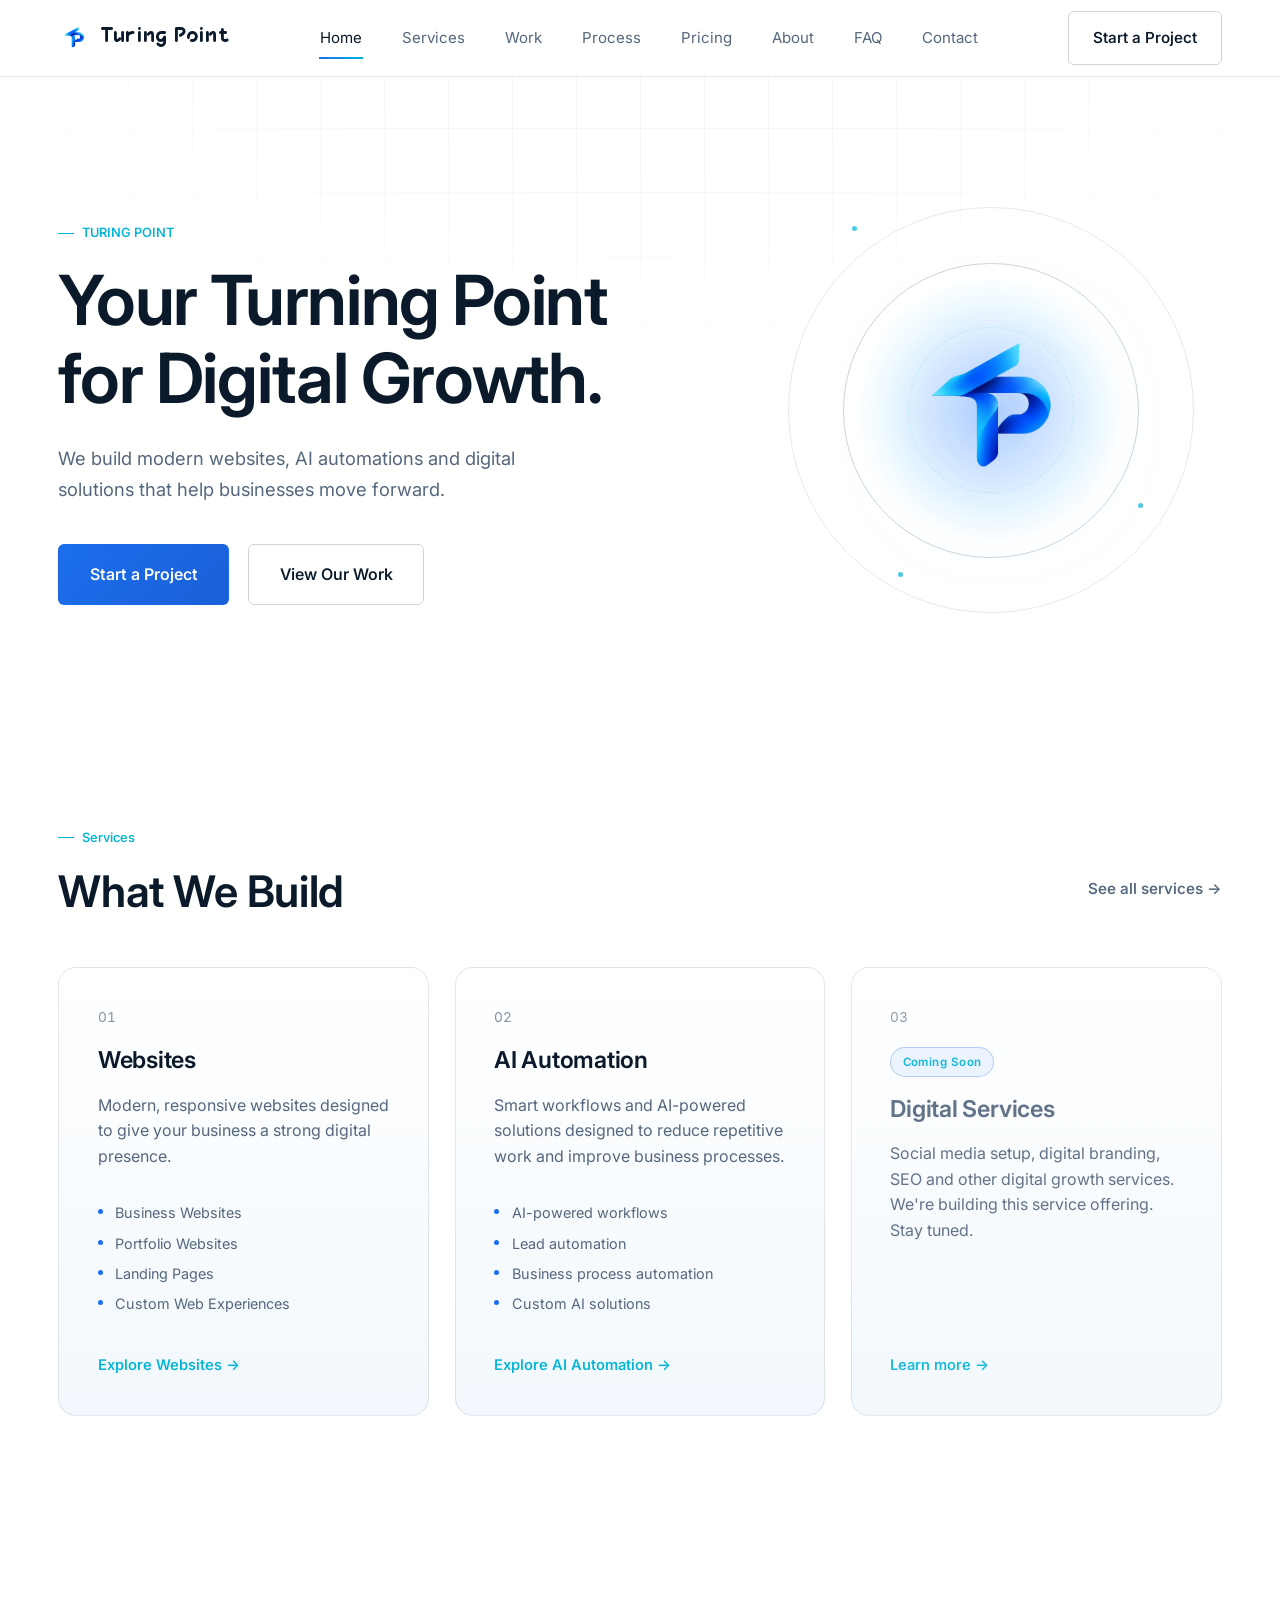
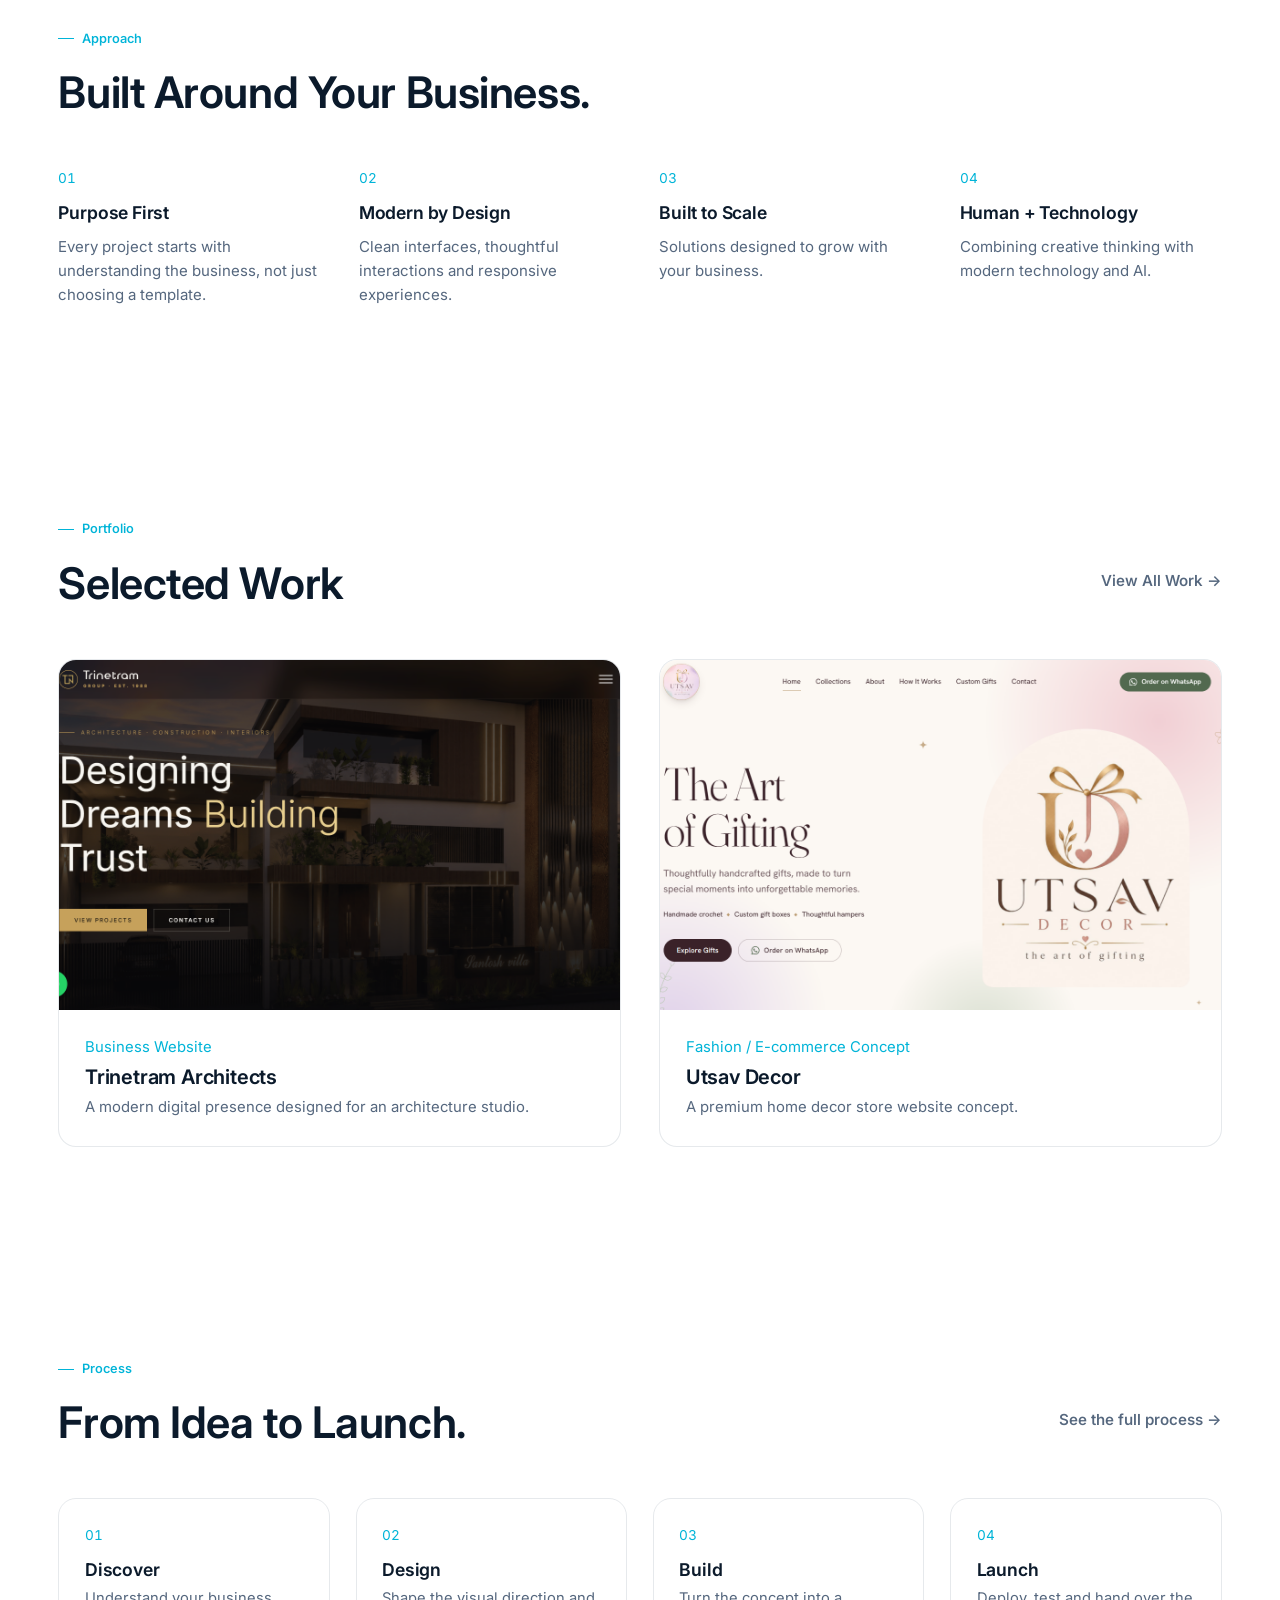
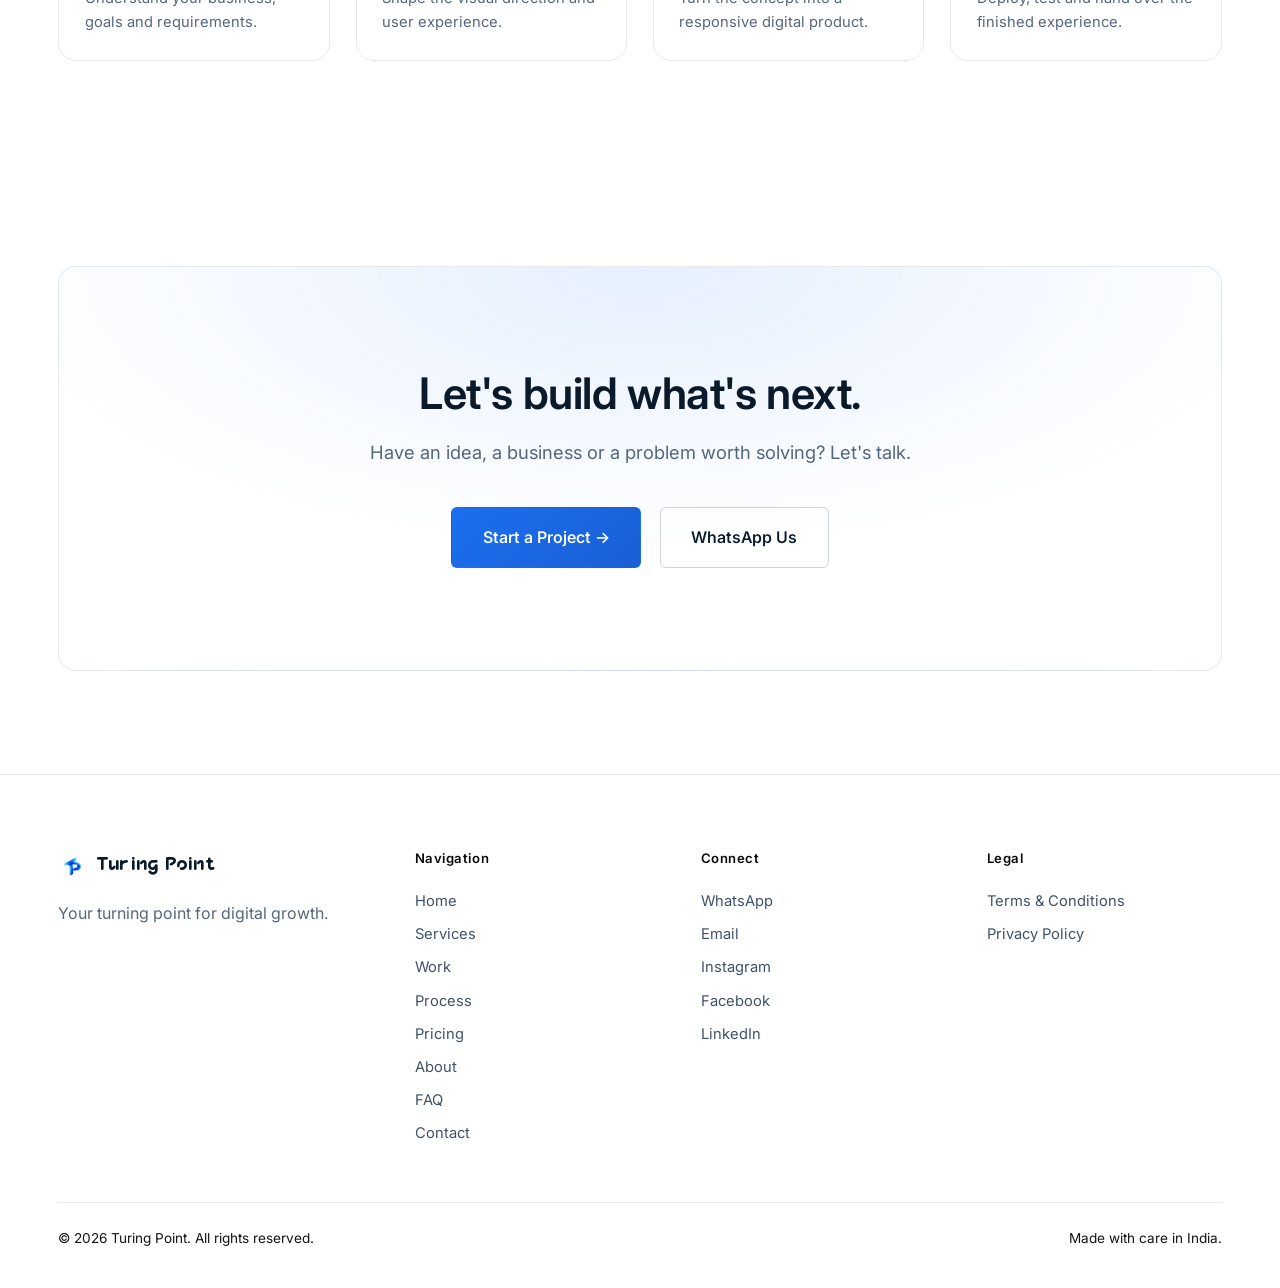
==== index.html @ 1e41c91f "Add files via upload" ====
<!DOCTYPE html>
<html lang="en">
<head>
<meta charset="UTF-8">
<meta name="viewport" content="width=device-width, initial-scale=1.0">
<title>Turing Point — Your Turning Point for Digital Growth</title>
<meta name="description" content="Turing Point is a digital studio building modern websites and AI automation that help businesses move forward. Digital services coming soon.">
<link rel="icon" href="assets/images/tp-logo.png" type="image/png">
<meta property="og:title" content="Turing Point — Your Turning Point for Digital Growth">
<meta property="og:description" content="Modern websites and AI automation for businesses ready to move forward.">
<meta property="og:type" content="website">
<meta property="og:image" content="assets/images/tp-logo.png">
<link rel="preconnect" href="https://fonts.googleapis.com">
<link rel="preconnect" href="https://fonts.gstatic.com" crossorigin>
<link href="https://fonts.googleapis.com/css2?family=Inter:wght@400;500;600;700&display=swap" rel="stylesheet">
<link rel="stylesheet" href="assets/css/style.css">
</head>
<body>
<a class="skip-link" href="#main">Skip to content</a>
<div class="grain-field" aria-hidden="true"></div>

<header class="site-header">
  <div class="container nav-inner">
    <a href="index.html" class="nav-brand">
      <img src="assets/images/tp-logo.png" alt="Turing Point logo" width="32" height="32">
      <span class="brand-mark">Turing Point</span>
    </a>
    <nav class="nav-links" aria-label="Primary">
      <a href="index.html" aria-current="page">Home</a>
      <a href="services.html">Services</a>
      <a href="work.html">Work</a>
      <a href="process.html">Process</a>
      <a href="pricing.html">Pricing</a>
      <a href="about.html">About</a>
      <a href="faq.html">FAQ</a>
      <a href="contact.html">Contact</a>
    </nav>
    <div class="nav-cta">
      <a href="contact.html" class="btn btn-outline">Start a Project</a>
      <button class="hamburger" aria-expanded="false" aria-controls="mobile-nav" aria-label="Toggle menu">
        <span></span><span></span><span></span>
      </button>
    </div>
  </div></header>
<div class="mobile-nav" id="mobile-nav">
    <a href="index.html" aria-current="page">Home</a>
    <a href="services.html">Services</a>
    <a href="work.html">Work</a>
    <a href="process.html">Process</a>
    <a href="pricing.html">Pricing</a>
    <a href="about.html">About</a>
    <a href="faq.html">FAQ</a>
    <a href="contact.html">Contact</a>
    <a href="contact.html" class="btn btn-primary">Start a Project</a>
  </div>

<main id="main">

  <!-- HERO -->
  <section class="hero">
    <div class="container hero-grid">
      <div>
        <p class="eyebrow">TURING POINT</p>
        <h1>Your Turning Point<br>for Digital Growth.</h1>
        <p class="lede">We build modern websites, AI automations and digital solutions that help businesses move forward.</p>
        <div class="hero-ctas">
          <a href="contact.html" class="btn btn-primary btn-lg">Start a Project</a>
          <a href="work.html" class="btn btn-outline btn-lg">View Our Work</a>
        </div>
      </div>
      <div class="hero-visual" aria-hidden="true">
        <div class="glow"></div>
        <div class="ring ring-1"></div>
        <div class="ring ring-2"></div>
        <div class="ring ring-3"></div>
        <img class="tp-mark" src="assets/images/tp-logo.png" alt="">
        <span class="dot" style="top:10%; left:20%;"></span>
        <span class="dot" style="top:70%; left:82%;"></span>
        <span class="dot" style="top:85%; left:30%;"></span>
      </div>
    </div>
  </section>

  <!-- SERVICES PREVIEW -->
  <section class="section" id="services-preview">
    <div class="container">
      <div class="section-head reveal">
        <div>
          <p class="eyebrow">Services</p>
          <h2>What We Build</h2>
        </div>
        <a href="services.html" class="btn btn-ghost">See all services →</a>
      </div>
      <div class="card-grid">
        <article class="service-card reveal">
          <span class="idx">01</span>
          <h3>Websites</h3>
          <p>Modern, responsive websites designed to give your business a strong digital presence.</p>
          <ul>
            <li>Business Websites</li>
            <li>Portfolio Websites</li>
            <li>Landing Pages</li>
            <li>Custom Web Experiences</li>
          </ul>
          <a href="services.html#websites" class="card-cta">Explore Websites →</a>
        </article>
        <article class="service-card reveal">
          <span class="idx">02</span>
          <h3>AI Automation</h3>
          <p>Smart workflows and AI-powered solutions designed to reduce repetitive work and improve business processes.</p>
          <ul>
            <li>AI-powered workflows</li>
            <li>Lead automation</li>
            <li>Business process automation</li>
            <li>Custom AI solutions</li>
          </ul>
          <a href="services.html#ai-automation" class="card-cta">Explore AI Automation →</a>
        </article>
        <article class="service-card coming-soon reveal">
          <span class="idx">03</span>
          <span class="badge">Coming Soon</span>
          <h3>Digital Services</h3>
          <p>Social media setup, digital branding, SEO and other digital growth services. We're building this service offering. Stay tuned.</p>
          <a href="services.html#digital-services" class="card-cta">Learn more →</a>
        </article>
      </div>
    </div>
  </section>

  <!-- WHY TURING POINT -->
  <section class="section" id="why">
    <div class="container">
      <div class="section-head reveal">
        <div>
          <p class="eyebrow">Approach</p>
          <h2>Built Around Your Business.</h2>
        </div>
      </div>
      <div class="principles-grid">
        <div class="principle reveal">
          <p class="num">01</p>
          <h3>Purpose First</h3>
          <p>Every project starts with understanding the business, not just choosing a template.</p>
        </div>
        <div class="principle reveal">
          <p class="num">02</p>
          <h3>Modern by Design</h3>
          <p>Clean interfaces, thoughtful interactions and responsive experiences.</p>
        </div>
        <div class="principle reveal">
          <p class="num">03</p>
          <h3>Built to Scale</h3>
          <p>Solutions designed to grow with your business.</p>
        </div>
        <div class="principle reveal">
          <p class="num">04</p>
          <h3>Human + Technology</h3>
          <p>Combining creative thinking with modern technology and AI.</p>
        </div>
      </div>
    </div>
  </section>

  <!-- SELECTED WORK -->
  <section class="section" id="work-preview">
    <div class="container">
      <div class="section-head reveal">
        <div>
          <p class="eyebrow">Portfolio</p>
          <h2>Selected Work</h2>
        </div>
        <a href="work.html" class="btn btn-ghost">View All Work →</a>
      </div>
      <div class="work-grid">
        <a href="work.html#trinetram" class="project-card reveal">
         <div class="project-thumb">
  <img class="project-thumb-img" src="assets/images/Trinetram-img.png" alt="Trinetram Architects website">
</div>
          <div class="project-body">
            <p class="project-cat">Business Website</p>
            <h3>Trinetram Architects</h3>
            <p>A modern digital presence designed for an architecture studio.</p>
          </div>
        </a>
        <a href="work.html#utsav-decor" class="project-card reveal">
          <div class="project-thumb">
  <img class="project-thumb-img" src="assets/images/utsav-decor-img.png" alt="Utsav Decor website">
</div>
          <div class="project-body">
            <p class="project-cat">Fashion / E-commerce Concept</p>
            <h3>Utsav Decor</h3>
            <p>A premium home decor store website concept.</p>
          </div>
        </a>
      </div>
    </div>
  </section>

  <!-- PROCESS -->
  <section class="section" id="process-preview">
    <div class="container">
      <div class="section-head reveal">
        <div>
          <p class="eyebrow">Process</p>
          <h2>From Idea to Launch.</h2>
        </div>
        <a href="process.html" class="btn btn-ghost">See the full process →</a>
      </div>
      <div class="process-list">
        <div class="process-step reveal">
          <p class="num">01</p>
          <h3>Discover</h3>
          <p>Understand your business, goals and requirements.</p>
        </div>
        <div class="process-step reveal">
          <p class="num">02</p>
          <h3>Design</h3>
          <p>Shape the visual direction and user experience.</p>
        </div>
        <div class="process-step reveal">
          <p class="num">03</p>
          <h3>Build</h3>
          <p>Turn the concept into a responsive digital product.</p>
        </div>
        <div class="process-step reveal">
          <p class="num">04</p>
          <h3>Launch</h3>
          <p>Deploy, test and hand over the finished experience.</p>
        </div>
      </div>
    </div>
  </section>

  <!-- FINAL CTA -->
  <section class="section" id="final-cta">
    <div class="container">
      <div class="final-cta reveal">
        <h2>Let's build what's next.</h2>
        <p class="lede">Have an idea, a business or a problem worth solving? Let's talk.</p>
        <div class="final-cta-actions">
          <a href="contact.html" class="btn btn-primary btn-lg">Start a Project →</a>
          <a href="contact.html#whatsapp" class="btn btn-outline btn-lg">WhatsApp Us</a>
        </div>
      </div>
    </div>
  </section>

</main>

<footer class="site-footer">
  <div class="container">
    <div class="footer-grid">
      <div>
        <a href="index.html" class="footer-brand">
          <img src="assets/images/tp-logo.png" alt="Turing Point logo" width="28" height="28">
          <span class="brand-mark">Turing Point</span>
        </a>
        <p>Your turning point for digital growth.</p>
      </div>
      <div class="footer-col">
        <h4>Navigation</h4>
        <a href="index.html">Home</a>
        <a href="services.html">Services</a>
        <a href="work.html">Work</a>
        <a href="process.html">Process</a>
        <a href="pricing.html">Pricing</a>
        <a href="about.html">About</a>
        <a href="faq.html">FAQ</a>
        <a href="contact.html">Contact</a>
      </div>
      <div class="footer-col">
        <h4>Connect</h4>
        <a href="contact.html#whatsapp">WhatsApp</a>
        <a href="contact.html#email">Email</a>
        <a href="contact.html#instagram">Instagram</a>
        <a href="contact.html#facebook">Facebook</a>
        <a href="contact.html#linkedin">LinkedIn</a>
      </div>
      <div class="footer-col">
        <h4>Legal</h4>
        <a href="terms.html">Terms &amp; Conditions</a>
        <a href="privacy.html">Privacy Policy</a>
      </div>
    </div>
    <div class="footer-bottom">
      <span>© 2026 Turing Point. All rights reserved.</span>
      <span>Made with care in India.</span>
    </div>
  </div>
</footer>

<script src="assets/js/main.js"></script>
</body>
</html>
---- assets/css/style.css ----
/* ============================================================
   TURING POINT — Design System
   Miroge is reserved exclusively for the "Turing Point" wordmark.
   Everything else uses Inter.
   ============================================================ */

@font-face {
  font-family: 'Miroge';
  src: url('../fonts/Miroge.otf') format('opentype');
  font-weight: normal;
  font-style: normal;
  font-display: swap;
}

:root {
  /* Color */
  --bg: #ffffff;
  --bg-soft: #f2f8fd;
  --surface: #ffffff;
  --surface-raised: #eaf4fc;
  --border: rgba(15, 40, 70, 0.1);
  --border-strong: rgba(15, 40, 70, 0.2);
  --text: #0b1a2b;
  --text-muted: #55677e;
  --text-faint: #8592a3;
  --accent: #1c6fef;
  --accent-cyan: #00b4d8;
  --accent-soft: rgba(28, 111, 239, 0.08);
  --accent-line: rgba(28, 111, 239, 0.3);
  --danger: #e0483e;
  --success: #14957a;

  /* Type */
  --font-brand: 'Miroge', serif;
  --font-body: 'Inter', -apple-system, BlinkMacSystemFont, 'Segoe UI', sans-serif;

  /* Spacing scale */
  --space-1: 0.4rem;
  --space-2: 0.8rem;
  --space-3: 1.2rem;
  --space-4: 1.6rem;
  --space-5: 2.4rem;
  --space-6: 3.2rem;
  --space-7: 4.8rem;
  --space-8: 6.4rem;
  --space-9: 9.6rem;

  /* Layout */
  --max-w: 1240px;
  --radius-sm: 6px;
  --radius-md: 10px;
  --radius-lg: 18px;

  /* Motion */
  --ease: cubic-bezier(0.22, 1, 0.36, 1);
  --dur-fast: 180ms;
  --dur-med: 420ms;
  --dur-slow: 800ms;
}

@media (prefers-reduced-motion: reduce) {
  *, *::before, *::after {
    animation-duration: 0.001ms !important;
    animation-iteration-count: 1 !important;
    transition-duration: 0.001ms !important;
    scroll-behavior: auto !important;
  }
}

* { box-sizing: border-box; }

html {
  scroll-behavior: smooth;
  -webkit-text-size-adjust: 100%;
}

body {
  margin: 0;
  background: var(--bg);
  color: var(--text);
  font-family: var(--font-body);
  font-size: 16px;
  line-height: 1.6;
  -webkit-font-smoothing: antialiased;
  overflow-x: hidden;
}

img { max-width: 100%; display: block; }

a { color: inherit; text-decoration: none; }

button { font-family: inherit; cursor: pointer; }

::selection { background: var(--accent); color: #fff; }

:focus-visible {
  outline: 2px solid var(--accent-cyan);
  outline-offset: 3px;
  border-radius: 4px;
}

.container {
  max-width: var(--max-w);
  margin: 0 auto;
  padding: 0 var(--space-5);
}

@media (max-width: 640px) {
  .container { padding: 0 var(--space-4); }
}

.brand-mark {
  font-family: var(--font-brand);
  letter-spacing: 0.01em;
}

/* ============ Background texture ============ */
.grain-field {
  position: fixed;
  inset: 0;
  pointer-events: none;
  z-index: 0;
  background-image:
    linear-gradient(rgba(15,40,70,0.05) 1px, transparent 1px),
    linear-gradient(90deg, rgba(15,40,70,0.05) 1px, transparent 1px);
  background-size: 64px 64px;
  mask-image: radial-gradient(ellipse 80% 60% at 50% 0%, black 10%, transparent 75%);
  -webkit-mask-image: radial-gradient(ellipse 80% 60% at 50% 0%, black 10%, transparent 75%);
}

/* ============ Header / Nav ============ */
.site-header {
  position: sticky;
  top: 0;
  z-index: 100;
  background: rgba(255, 255, 255, 0.78);
  backdrop-filter: blur(14px) saturate(140%);
  -webkit-backdrop-filter: blur(14px) saturate(140%);
  border-bottom: 1px solid var(--border);
}

.nav-inner {
  display: flex;
  align-items: center;
  justify-content: space-between;
  height: 76px;
}

.nav-brand {
  display: flex;
  align-items: center;
  gap: 0.6rem;
  font-size: 1.28rem;
  color: var(--text);
}

.nav-brand img {
  height: 32px;
  width: auto;
}

.nav-links {
  display: flex;
  align-items: center;
  gap: var(--space-5);
}

.nav-links a {
  font-size: 0.94rem;
  color: var(--text-muted);
  position: relative;
  padding: 0.3rem 0.05rem;
  transition: color var(--dur-fast) var(--ease);
}

.nav-links a:hover { color: var(--text); }

.nav-links a::after {
  content: '';
  position: absolute;
  left: 0; right: 100%;
  bottom: -4px;
  height: 1.5px;
  background: linear-gradient(90deg, var(--accent), var(--accent-cyan));
  transition: right var(--dur-med) var(--ease);
}

.nav-links a:hover::after,
.nav-links a[aria-current="page"]::after { right: 0; }

.nav-links a[aria-current="page"] { color: var(--text); }

.nav-cta { display: flex; align-items: center; gap: var(--space-3); }

.hamburger {
  display: none;
  flex-direction: column;
  gap: 5px;
  background: none;
  border: none;
  padding: 8px;
}

.hamburger span {
  width: 22px;
  height: 1.5px;
  background: var(--text);
  transition: transform var(--dur-fast) var(--ease), opacity var(--dur-fast) var(--ease);
}

.hamburger[aria-expanded="true"] span:nth-child(1) { transform: translateY(6.5px) rotate(45deg); }
.hamburger[aria-expanded="true"] span:nth-child(2) { opacity: 0; }
.hamburger[aria-expanded="true"] span:nth-child(3) { transform: translateY(-6.5px) rotate(-45deg); }

.mobile-nav {
  display: none;
  position: fixed;
  inset: 76px 0 0 0;
  background: var(--bg);
  z-index: 99;
  padding: var(--space-6) var(--space-5);
  overflow-y: auto;
}

.mobile-nav.open { display: block; }

.mobile-nav a {
  display: block;
  font-size: 1.5rem;
  padding: var(--space-3) 0;
  border-bottom: 1px solid var(--border);
  color: var(--text);
}

.mobile-nav .btn { margin-top: var(--space-5); width: 100%; text-align: center; }

body.nav-open { overflow: hidden; }

@media (max-width: 900px) {
  .nav-links, .nav-cta .btn-outline { display: none; }
  .hamburger { display: flex; }
}

/* ============ Buttons ============ */
.btn {
  display: inline-flex;
  align-items: center;
  gap: 0.5rem;
  padding: 0.85rem 1.5rem;
  border-radius: var(--radius-sm);
  font-size: 0.95rem;
  font-weight: 560;
  border: 1px solid transparent;
  transition: transform var(--dur-fast) var(--ease), background var(--dur-fast) var(--ease), border-color var(--dur-fast) var(--ease), box-shadow var(--dur-fast) var(--ease);
  white-space: nowrap;
}

.btn-primary {
  background: linear-gradient(135deg, var(--accent), #1a5fd6);
  color: #fff;
  box-shadow: 0 0 0 0 rgba(47,125,255,0);
}
.btn-primary:hover {
  transform: translateY(-2px);
  box-shadow: 0 10px 30px -10px rgba(47,125,255,0.55);
}

.btn-outline {
  background: transparent;
  border-color: var(--border-strong);
  color: var(--text);
}
.btn-outline:hover {
  border-color: var(--accent-cyan);
  background: var(--accent-soft);
}

.btn-ghost {
  background: transparent;
  color: var(--text-muted);
  padding-left: 0;
  padding-right: 0;
}
.btn-ghost:hover { color: var(--accent-cyan); }

.btn-lg { padding: 1.05rem 1.9rem; font-size: 1rem; }

/* ============ Type helpers ============ */
.eyebrow {
  display: inline-flex;
  align-items: center;
  gap: 0.5rem;
  font-size: 0.8rem;
  color: var(--accent-cyan);
  font-weight: 560;
  margin-bottom: var(--space-3);
}
.eyebrow::before {
  content: '';
  width: 16px; height: 1px;
  background: var(--accent-cyan);
}

h1, h2, h3, h4 { margin: 0; font-weight: 620; letter-spacing: -0.01em; line-height: 1.12; }

h1 { font-size: clamp(2.6rem, 5.4vw, 4.6rem); letter-spacing: -0.02em; }
h2 { font-size: clamp(1.9rem, 3.4vw, 2.9rem); }
h3 { font-size: 1.3rem; }

p { color: var(--text-muted); margin: 0; }

.lede { font-size: 1.15rem; color: var(--text-muted); max-width: 46ch; line-height: 1.7; }

.section { padding: var(--space-8) 0; position: relative; z-index: 1; }
@media (max-width: 640px) { .section { padding: var(--space-7) 0; } }

.section-head {
  display: flex;
  justify-content: space-between;
  align-items: flex-end;
  gap: var(--space-5);
  margin-bottom: var(--space-6);
}
@media (max-width: 720px) {
  .section-head { flex-direction: column; align-items: flex-start; gap: var(--space-3); }
}

/* ============ Reveal on scroll ============ */
.reveal {
  opacity: 0;
  transform: translateY(18px);
  transition: opacity var(--dur-slow) var(--ease), transform var(--dur-slow) var(--ease);
}
.reveal.is-visible { opacity: 1; transform: translateY(0); }

/* ============ Hero ============ */
.hero {
  padding: var(--space-8) 0 var(--space-7);
  position: relative;
  overflow: hidden;
}

.hero-grid {
  display: grid;
  grid-template-columns: 1.15fr 0.85fr;
  gap: var(--space-7);
  align-items: center;
}

@media (max-width: 960px) {
  .hero-grid { grid-template-columns: 1fr; }
}

.hero h1 { margin-bottom: var(--space-4); }
.hero .lede { margin-bottom: var(--space-5); max-width: 42ch; }

.hero-ctas { display: flex; gap: var(--space-3); flex-wrap: wrap; }

.hero-visual {
  position: relative;
  aspect-ratio: 1 / 1;
  display: flex;
  align-items: center;
  justify-content: center;
}

.hero-visual .ring {
  position: absolute;
  border: 1px solid var(--border);
  border-radius: 50%;
}
.hero-visual .ring-1 { inset: 6%; }
.hero-visual .ring-2 { inset: 18%; border-color: var(--border-strong); }
.hero-visual .ring-3 { inset: 32%; border-style: dashed; border-color: rgba(79,214,255,0.25); }

.hero-visual .glow {
  position: absolute;
  width: 55%; height: 55%;
  background: radial-gradient(circle, rgba(47,125,255,0.35), rgba(79,214,255,0.08) 60%, transparent 75%);
  filter: blur(6px);
  border-radius: 50%;
}

.hero-visual .tp-mark {
  position: relative;
  width: 42%;
  filter: drop-shadow(0 20px 60px rgba(47,125,255,0.35));
  animation: float 7s ease-in-out infinite;
}

@keyframes float {
  0%, 100% { transform: translateY(0); }
  50% { transform: translateY(-10px); }
}

.hero-visual .dot {
  position: absolute;
  width: 5px; height: 5px;
  border-radius: 50%;
  background: var(--accent-cyan);
  opacity: 0.7;
}

@media (prefers-reduced-motion: reduce) {
  .hero-visual .tp-mark { animation: none; }
}

/* ============ Cards ============ */
.card-grid {
  display: grid;
  grid-template-columns: repeat(3, 1fr);
  gap: var(--space-4);
}
@media (max-width: 900px) { .card-grid { grid-template-columns: 1fr; } }

.service-card {
  border: 1px solid var(--border);
  border-radius: var(--radius-lg);
  padding: var(--space-5);
  background: linear-gradient(180deg, var(--surface), var(--bg-soft));
  display: flex;
  flex-direction: column;
  gap: var(--space-3);
  position: relative;

  transition:
    transform 0.3s ease,
    border-color 0.3s ease,
    box-shadow 0.3s ease,
    background 0.3s ease;
}

.service-card:hover {
  transform: translateY(-6px);

  border-color: rgba(31, 200, 242, 0.55);

  background: rgba(248, 252, 255, 0.95);

  box-shadow:
    0 14px 30px rgba(24, 99, 242, 0.10),
    0 0 24px rgba(31, 200, 242, 0.16);
}

.service-card .idx { font-size: 0.85rem; color: var(--text-faint); font-variant-numeric: tabular-nums; }

.service-card h3 { font-size: 1.45rem; }

.service-card ul { list-style: none; padding: 0; margin: var(--space-2) 0 0; display: flex; flex-direction: column; gap: 0.45rem; }
.service-card ul li {
  font-size: 0.9rem;
  color: var(--text-muted);
  padding-left: 1.1rem;
  position: relative;
}
.service-card ul li::before {
  content: '';
  position: absolute;
  left: 0; top: 0.55em;
  width: 5px; height: 5px;
  border-radius: 50%;
  background: var(--accent);
}

.service-card .card-cta {
  margin-top: auto;
  padding-top: var(--space-3);
  font-size: 0.92rem;
  color: var(--accent-cyan);
  font-weight: 560;
}

.badge {
  display: inline-flex;
  align-items: center;
  padding: 0.28rem 0.7rem;
  border-radius: 999px;
  font-size: 0.72rem;
  font-weight: 620;
  letter-spacing: 0.04em;
  background: var(--accent-soft);
  color: var(--accent-cyan);
  border: 1px solid var(--accent-line);
  width: fit-content;
}

.service-card.coming-soon { opacity: 0.92; }
.service-card.coming-soon h3 { color: var(--text-muted); }

/* ============ Principles ============ */
.principles-grid {
  display: grid;
  grid-template-columns: repeat(4, 1fr);
  gap: var(--space-5);
}
@media (max-width: 900px) { .principles-grid { grid-template-columns: 1fr 1fr; } }
@media (max-width: 560px) { .principles-grid { grid-template-columns: 1fr; } }

.principle .num {
  font-size: 0.85rem;
  color: var(--accent-cyan);
  font-variant-numeric: tabular-nums;
  margin-bottom: var(--space-2);
}
.principle h3 { font-size: 1.1rem; margin-bottom: var(--space-2); }
.principle p { font-size: 0.94rem; }

/* ============ Pricing Card Hover ============ */

.price-card {
  position: relative;
  overflow: hidden;
  transition:
    transform 0.35s ease,
    border-color 0.35s ease,
    box-shadow 0.35s ease;
}

/* Blue glow */
.price-card::before {
  content: "";
  position: absolute;
  inset: 0;
  border-radius: inherit;
  pointer-events: none;

  box-shadow:
    inset 0 0 0 1px rgba(31, 200, 242, 0),
    0 0 35px rgba(31, 200, 242, 0);

  transition: box-shadow 0.35s ease;
}

/* Hover animation */
.price-card:hover {
  transform: translateY(-8px);

  border-color: rgba(31, 200, 242, 0.65);

  box-shadow:
    0 18px 40px rgba(24, 99, 242, 0.12),
    0 0 25px rgba(31, 200, 242, 0.14);
}

/* Glow becomes visible */
.price-card:hover::before {
  box-shadow:
    inset 0 0 0 1px rgba(31, 200, 242, 0.35),
    0 0 35px rgba(31, 200, 242, 0.18);
}

/* ============ Work / Projects ============ */
.work-grid {
  display: grid;
  grid-template-columns: 1fr 1fr;
  gap: var(--space-5);
}
@media (max-width: 800px) { .work-grid { grid-template-columns: 1fr; } }

.project-card {
  border: 1px solid var(--border);
  border-radius: var(--radius-lg);
  overflow: hidden;
  background: var(--surface);
  display: block;
  transition: border-color var(--dur-fast) var(--ease);
}
.project-card:hover { border-color: var(--border-strong); }

.project-thumb {
  aspect-ratio: 16/10;
  background: linear-gradient(135deg, #eaf4fc, #dceefb);
  position: relative;
  overflow: hidden;
  display: flex;
  align-items: center;
  justify-content: center;
}

.project-thumb .thumb-label {
  font-family: var(--font-body);
  font-weight: 700;
  font-size: 1.7rem;
  color: rgba(15,40,70,0.12);
  letter-spacing: 0.02em;
}



.project-card img.project-thumb-img {
  width: 100%; height: 100%; object-fit: cover;
  transition: transform var(--dur-slow) var(--ease);
}
.project-card:hover img.project-thumb-img { transform: scale(1.04); }

.project-body { padding: var(--space-4); }
.project-cat { font-size: 0.8rem; color: var(--accent-cyan); margin-bottom: 0.4rem; }
.project-body h3 { font-size: 1.25rem; margin-bottom: 0.5rem; }
.project-body p { font-size: 0.93rem; }
.project-services {
  display: flex; flex-wrap: wrap; gap: 0.4rem;
  margin-top: var(--space-3);
}
.project-services span {
  font-size: 0.78rem;
  color: var(--text-muted);
  border: 1px solid var(--border);
  padding: 0.25rem 0.6rem;
  border-radius: 999px;
}
.project-link {
  display: inline-flex; align-items: center; gap: 0.5rem;
  margin-top: var(--space-4);
  padding: 0.65rem 1.1rem;
  border-radius: var(--radius-sm);
  border: 1px solid var(--border-strong);
  font-size: 0.9rem; color: var(--text); font-weight: 560;
  transition: border-color var(--dur-fast) var(--ease), background var(--dur-fast) var(--ease), color var(--dur-fast) var(--ease);
}
.project-link:hover {
  border-color: var(--accent-line);
  background: var(--accent-soft);
  color: var(--accent);
}
.project-link.is-disabled {
  opacity: 0.55;
  pointer-events: none;
}

.project-thumb-link {
  display: block;
  cursor: pointer;
}


/* ============ Process ============ */
.process-list {
  display: grid;
  grid-template-columns: repeat(4, 1fr);
  gap: var(--space-4);
  position: relative;
}
@media (max-width: 900px) { .process-list { grid-template-columns: 1fr 1fr; } }
@media (max-width: 560px) { .process-list { grid-template-columns: 1fr; } }

.process-list.six { grid-template-columns: repeat(6, 1fr); }
@media (max-width: 1100px) { .process-list.six { grid-template-columns: repeat(3, 1fr); } }
@media (max-width: 640px) { .process-list.six { grid-template-columns: 1fr 1fr; } }
@media (max-width: 420px) { .process-list.six { grid-template-columns: 1fr; } }

.process-step {
  border-top: 1px solid var(--border-strong);
  padding-top: var(--space-3);
  position: relative;
}
.process-step .num {
  font-size: 0.85rem;
  color: var(--accent-cyan);
  font-variant-numeric: tabular-nums;
  margin-bottom: var(--space-2);
}
.process-step h3 { font-size: 1.1rem; margin-bottom: 0.5rem; }
.process-step p { font-size: 0.92rem; }

.process-step {
  position: relative;

  border: 1px solid var(--border);
  border-radius: var(--radius-lg);
  padding: var(--space-4);

  transition:
    transform 0.3s ease,
    border-color 0.3s ease,
    box-shadow 0.3s ease,
    background 0.3s ease;
}

.process-step:hover {
  transform: translateY(-6px);

  border-color: rgba(31, 200, 242, 0.55);

  background: rgba(248, 252, 255, 0.95);

  box-shadow:
    0 14px 30px rgba(24, 99, 242, 0.10),
    0 0 24px rgba(31, 200, 242, 0.16);
}

/* ============ Final CTA ============ */
.final-cta {
  border: 1px solid var(--border);
  border-radius: var(--radius-lg);
  padding: var(--space-8) var(--space-6);
  text-align: center;
  background: radial-gradient(ellipse 80% 100% at 50% 0%, rgba(47,125,255,0.12), transparent 70%), var(--surface);
  position: relative;
  overflow: hidden;
}
.final-cta h2 { margin-bottom: var(--space-3); }
.final-cta .lede { margin: 0 auto var(--space-5); text-align: center; }
.final-cta-actions { display: flex; gap: var(--space-3); justify-content: center; flex-wrap: wrap; }

/* ============ Footer ============ */
.site-footer {
  border-top: 1px solid var(--border);
  padding: var(--space-7) 0 var(--space-5);
  position: relative; z-index: 1;
}
.footer-grid {
  display: grid;
  grid-template-columns: 1.3fr 1fr 1fr 1fr;
  gap: var(--space-6);
  margin-bottom: var(--space-6);
}
@media (max-width: 900px) {
  .footer-grid { grid-template-columns: 1fr; gap: var(--space-5); }
}

.footer-legal-btns { display: flex; flex-direction: column; }
.footer-brand { display: flex; align-items: center; gap: 0.6rem; font-size: 1.2rem; margin-bottom: var(--space-3); }
.footer-brand img { height: 28px; }
.footer-col h4 {
  font-size: 0.82rem;
  color: #08090a;
  letter-spacing: 0.04em;
  margin-bottom: var(--space-3);
  font-weight: 600;
}

.footer-col a,
.footer-col span {
  display: block;
  font-size: 0.92rem;
  color: #3f526b;
  padding: 0.3rem 0;
}

.footer-col a:hover {
  color: var(--accent-cyan);
}
.footer-col a:hover { color: var(--accent-cyan); }
.footer-bottom {
  display: flex;
  justify-content: space-between;
  align-items: center;
  padding-top: var(--space-4);
  border-top: 1px solid var(--border);
  font-size: 0.85rem;
  color: #121416;
  flex-wrap: wrap;
  gap: var(--space-2);
}

/* ============ Page header (interior pages) ============ */
.page-header { padding: var(--space-7) 0 var(--space-6); }
.page-header h1 { font-size: clamp(2.2rem, 4.4vw, 3.4rem); margin-bottom: var(--space-3); }
.page-header .lede { max-width: 56ch; }

/* ============ Services page ============ */
.service-block {
  display: grid;
  grid-template-columns: 0.9fr 1.1fr;
  gap: var(--space-6);
  padding: var(--space-7) 0;
  border-top: 1px solid var(--border);
  align-items: start;
}
@media (max-width: 860px) { .service-block { grid-template-columns: 1fr; gap: var(--space-4); } }

.service-block .idx { font-size: 0.85rem; color: var(--accent-cyan); margin-bottom: var(--space-2); }
.service-block h2 { margin-bottom: var(--space-3); }

.offer-grid {
  display: grid;
  grid-template-columns: 1fr 1fr;
  gap: var(--space-3);
}
@media (max-width: 560px) { .offer-grid { grid-template-columns: 1fr; } }

.offer-item {
  border: 1px solid var(--border);
  border-radius: var(--radius-md);
  padding: var(--space-4);
  background: var(--surface);
}
.offer-item h4 { font-size: 1rem; margin-bottom: 0.4rem; }
.offer-item p { font-size: 0.88rem; }

.coming-soon-panel {
  border: 1px dashed var(--border-strong);
  border-radius: var(--radius-lg);
  padding: var(--space-5);
  background: var(--bg-soft);
}
.coming-soon-panel .badge { margin-bottom: var(--space-3); }
.coming-soon-panel .offer-grid { margin-top: var(--space-4); opacity: 0.75; }

/* ============ Service Offer Hover ============ */

.offer-item {
  position: relative;

  transition:
    transform 0.3s ease,
    border-color 0.3s ease,
    box-shadow 0.3s ease,
    background 0.3s ease;
}

.offer-item:hover {
  transform: translateY(-6px);

  border-color: rgba(31, 200, 242, 0.55);

  background: rgba(248, 252, 255, 0.95);

  box-shadow:
    0 14px 30px rgba(24, 99, 242, 0.10),
    0 0 24px rgba(31, 200, 242, 0.16);
}

/* ============ Pricing ============ */
.pricing-grid {
  display: grid;
  grid-template-columns: repeat(3, 1fr);
  gap: var(--space-4);
}
@media (max-width: 900px) { .pricing-grid { grid-template-columns: 1fr; } }

.price-card {
  border: 1px solid var(--border);
  border-radius: var(--radius-lg);
  padding: var(--space-5);
  background: var(--surface);
  display: flex;
  flex-direction: column;
  gap: var(--space-3);
}
.price-card.featured { border-color: var(--accent-line); background: linear-gradient(180deg, rgba(47,125,255,0.08), var(--surface) 40%); }
.price-card .price-label {
  font-size: 0.85rem;
  color: #334155;
}
.price-card .price-value {
  font-size: 2.1rem;
  font-weight: 640;
  letter-spacing: -0.01em;
  color: #111827;
}
.price-card .price-value small {
  font-size: 0.95rem;
  color: #475569;
  font-weight: 500;
}
.price-card p.note {
  font-size: 0.88rem;
  margin-top: var(--space-2);
  color: #3f526b;
}
.price-card ul { list-style: none; padding: 0; margin: var(--space-2) 0 0; display: flex; flex-direction: column; gap: 0.5rem; }
.price-card ul li { font-size: 0.9rem; color: #3f526b;; padding-left: 1.1rem; position: relative; }
.price-card ul li::before { content: ''; position: absolute; left: 0; top: 0.55em; width: 5px; height: 5px; border-radius: 50%; background: var(--accent); }

.pricing-disclaimer {
  margin-top: var(--space-5);
  font-size: 0.88rem;
  color: var(--text-faint);
  border-top: 1px solid var(--border);
  padding-top: var(--space-4);
}

/* ============ About ============ */
.about-block { display: grid; grid-template-columns: 1fr 1fr; gap: var(--space-7); align-items: center; }
@media (max-width: 860px) { .about-block { grid-template-columns: 1fr; } }
.about-quote {
  border-left: 2px solid var(--accent);
  padding-left: var(--space-4);
  font-size: 1.25rem;
  color: var(--text);
  line-height: 1.6;
}
.focus-list { display: flex; flex-direction: column; gap: var(--space-4); margin-top: var(--space-5); }
.focus-item { display: flex; gap: var(--space-3); align-items: flex-start; }
.focus-item .dot-marker { width: 8px; height: 8px; border-radius: 50%; background: var(--accent-cyan); margin-top: 0.5em; flex-shrink: 0; }
.focus-item h4 { font-size: 1.02rem; margin-bottom: 0.3rem; }
.focus-item p { font-size: 0.92rem; }

/* ============ Contact ============ */
.contact-grid {
  display: grid;
  grid-template-columns: 1.2fr 0.8fr;
  gap: var(--space-7);
  align-items: start;
}
@media (max-width: 900px) { .contact-grid { grid-template-columns: 1fr; } }

.field { margin-bottom: var(--space-4); }
.field label {
  display: block;
  font-size: 0.88rem;
  color: var(--text-muted);
  margin-bottom: 0.5rem;
}
.field .req { color: var(--accent-cyan); }

.field input[type="text"],
.field input[type="email"],
.field input[type="tel"],
.field textarea,
.field select {
  width: 100%;
  background: var(--surface);
  border: 1px solid var(--border);
  border-radius: var(--radius-sm);
  padding: 0.85rem 1rem;
  color: var(--text);
  font-family: var(--font-body);
  font-size: 0.95rem;
  transition: border-color var(--dur-fast) var(--ease), background var(--dur-fast) var(--ease);
}
.field textarea { min-height: 140px; resize: vertical; }

.field input:focus, .field textarea:focus, .field select:focus {
  border-color: var(--accent-cyan);
  outline: none;
  background: var(--surface-raised);
}

.field input:invalid[data-touched="true"],
.field textarea:invalid[data-touched="true"] {
  border-color: var(--danger);
}

.field .error-msg {
  display: none;
  font-size: 0.8rem;
  color: var(--danger);
  margin-top: 0.4rem;
}
.field.invalid .error-msg { display: block; }

.field-row { display: grid; grid-template-columns: 1fr 1fr; gap: var(--space-4); }
@media (max-width: 560px) { .field-row { grid-template-columns: 1fr; } }

.chip-group { display: flex; flex-wrap: wrap; gap: 0.6rem; }
.chip {
  position: relative;
}
.chip input { position: absolute; opacity: 0; pointer-events: none; }
.chip span {
  display: inline-flex;
  padding: 0.6rem 1rem;
  border: 1px solid var(--border);
  border-radius: 999px;
  font-size: 0.88rem;
  color: var(--text-muted);
  transition: all var(--dur-fast) var(--ease);
}
.chip input:checked + span {
  border-color: var(--accent-line);
  background: var(--accent-soft);
  color: var(--accent-cyan);
}
.chip input:focus-visible + span { outline: 2px solid var(--accent-cyan); outline-offset: 2px; }

.form-status {
  margin-top: var(--space-4);
  padding: var(--space-3) var(--space-4);
  border-radius: var(--radius-sm);
  font-size: 0.9rem;
  display: none;
  border: 1px solid var(--border);
}
.form-status.show { display: block; }
.form-status.info { border-color: var(--accent-line); background: var(--accent-soft); color: var(--accent-cyan); }
.form-status.error { border-color: rgba(255,107,107,0.4); background: rgba(255,107,107,0.08); color: var(--danger); }

.contact-side { display: flex; flex-direction: column; gap: var(--space-4); }
.contact-channel {
  border: 1px solid var(--border);
  border-radius: var(--radius-md);
  padding: var(--space-4);
  display: flex; align-items: center; gap: var(--space-3);
  background: var(--surface);
  transition: border-color var(--dur-fast) var(--ease);
}
.contact-channel:hover { border-color: var(--border-strong); }
.contact-channel .ico {
  width: 38px; height: 38px; border-radius: 50%;
  display: flex; align-items: center; justify-content: center;
  background: var(--accent-soft); color: var(--accent-cyan);
  flex-shrink: 0;
}
.contact-channel .label { font-size: 0.78rem; color: var(--text-faint); }
.contact-channel .value { font-size: 0.95rem; color: var(--text); }

/* ============ Contact Channel Hover ============ */

.contact-channel {
  position: relative;
  transition:
    transform 0.3s ease,
    border-color 0.3s ease,
    box-shadow 0.3s ease,
    background 0.3s ease;
}

/* Hover glow */
.contact-channel:hover {
  transform: translateY(-6px);

  border-color: rgba(31, 200, 242, 0.55);

  background: rgba(248, 252, 255, 0.95);

  box-shadow:
    0 14px 30px rgba(24, 99, 242, 0.10),
    0 0 24px rgba(31, 200, 242, 0.16);
}

/* Icon animation */
.contact-channel .ico {
  transition:
    transform 0.3s ease,
    background 0.3s ease,
    box-shadow 0.3s ease,
    color 0.3s ease;
}

.contact-channel:hover .ico {
  transform: scale(1.08);

  background: rgba(31, 200, 242, 0.12);

  box-shadow:
    0 0 16px rgba(31, 200, 242, 0.20);

  color: var(--accent-cyan);
}

/* ============ Work page filter (simple) ============ */
.work-note {
  font-size: 0.9rem; color: var(--text-faint);
  border-top: 1px solid var(--border);
  margin-top: var(--space-6);
  padding-top: var(--space-4);
}

/* ============ Prose (legal pages) ============ */
.prose { max-width: 74ch; }
.prose h2 { font-size: 1.5rem; margin-top: var(--space-6); margin-bottom: var(--space-3); }
.prose h2:first-child { margin-top: 0; }
.prose p { margin-bottom: var(--space-3); font-size: 0.97rem; }
.prose ul { margin: 0 0 var(--space-3); padding-left: 1.2rem; color: var(--text-muted); font-size: 0.97rem; }
.prose li { margin-bottom: 0.4rem; }
.prose .updated { font-size: 0.85rem; color: var(--text-faint); margin-bottom: var(--space-5); }
.prose .callout {
  border: 1px solid var(--border);
  border-left: 3px solid var(--accent);
  background: var(--bg-soft);
  border-radius: var(--radius-sm);
  padding: var(--space-4);
  margin-bottom: var(--space-6);
  font-size: 0.92rem;
  color: var(--text-muted);
}

/* ============ FAQ ============ */
.faq-list { max-width: 74ch; display: flex; flex-direction: column; }
.faq-item {
  border-bottom: 1px solid var(--border);
}
.faq-item summary {
  list-style: none;
  cursor: pointer;
  display: flex;
  align-items: center;
  justify-content: space-between;
  gap: var(--space-3);
  padding: var(--space-4) 0;
  font-size: 1.02rem;
  font-weight: 560;
  color: var(--text);
}
.faq-item summary::-webkit-details-marker { display: none; }
.faq-item summary .icon {
  flex-shrink: 0;
  width: 22px; height: 22px;
  border-radius: 50%;
  border: 1px solid var(--border-strong);
  display: flex; align-items: center; justify-content: center;
  font-size: 0.9rem;
  color: var(--accent);
  transition: transform var(--dur-fast) var(--ease);
}
.faq-item[open] summary .icon { transform: rotate(45deg); }
.faq-item p {
  padding: 0 0 var(--space-4);
  font-size: 0.93rem;
  max-width: 68ch;
}

/* ============ Utility ============ */
.mt-6 { margin-top: var(--space-6); }
.text-center { text-align: center; }
.visually-hidden {
  position: absolute; width: 1px; height: 1px;
  padding: 0; margin: -1px; overflow: hidden;
  clip: rect(0,0,0,0); white-space: nowrap; border: 0;
}
.skip-link {
  position: absolute; left: -999px; top: 0;
  background: var(--accent); color: #fff;
  padding: 0.8rem 1.2rem; z-index: 1000;
  border-radius: 0 0 8px 0;
}
.skip-link:focus { left: 0; }
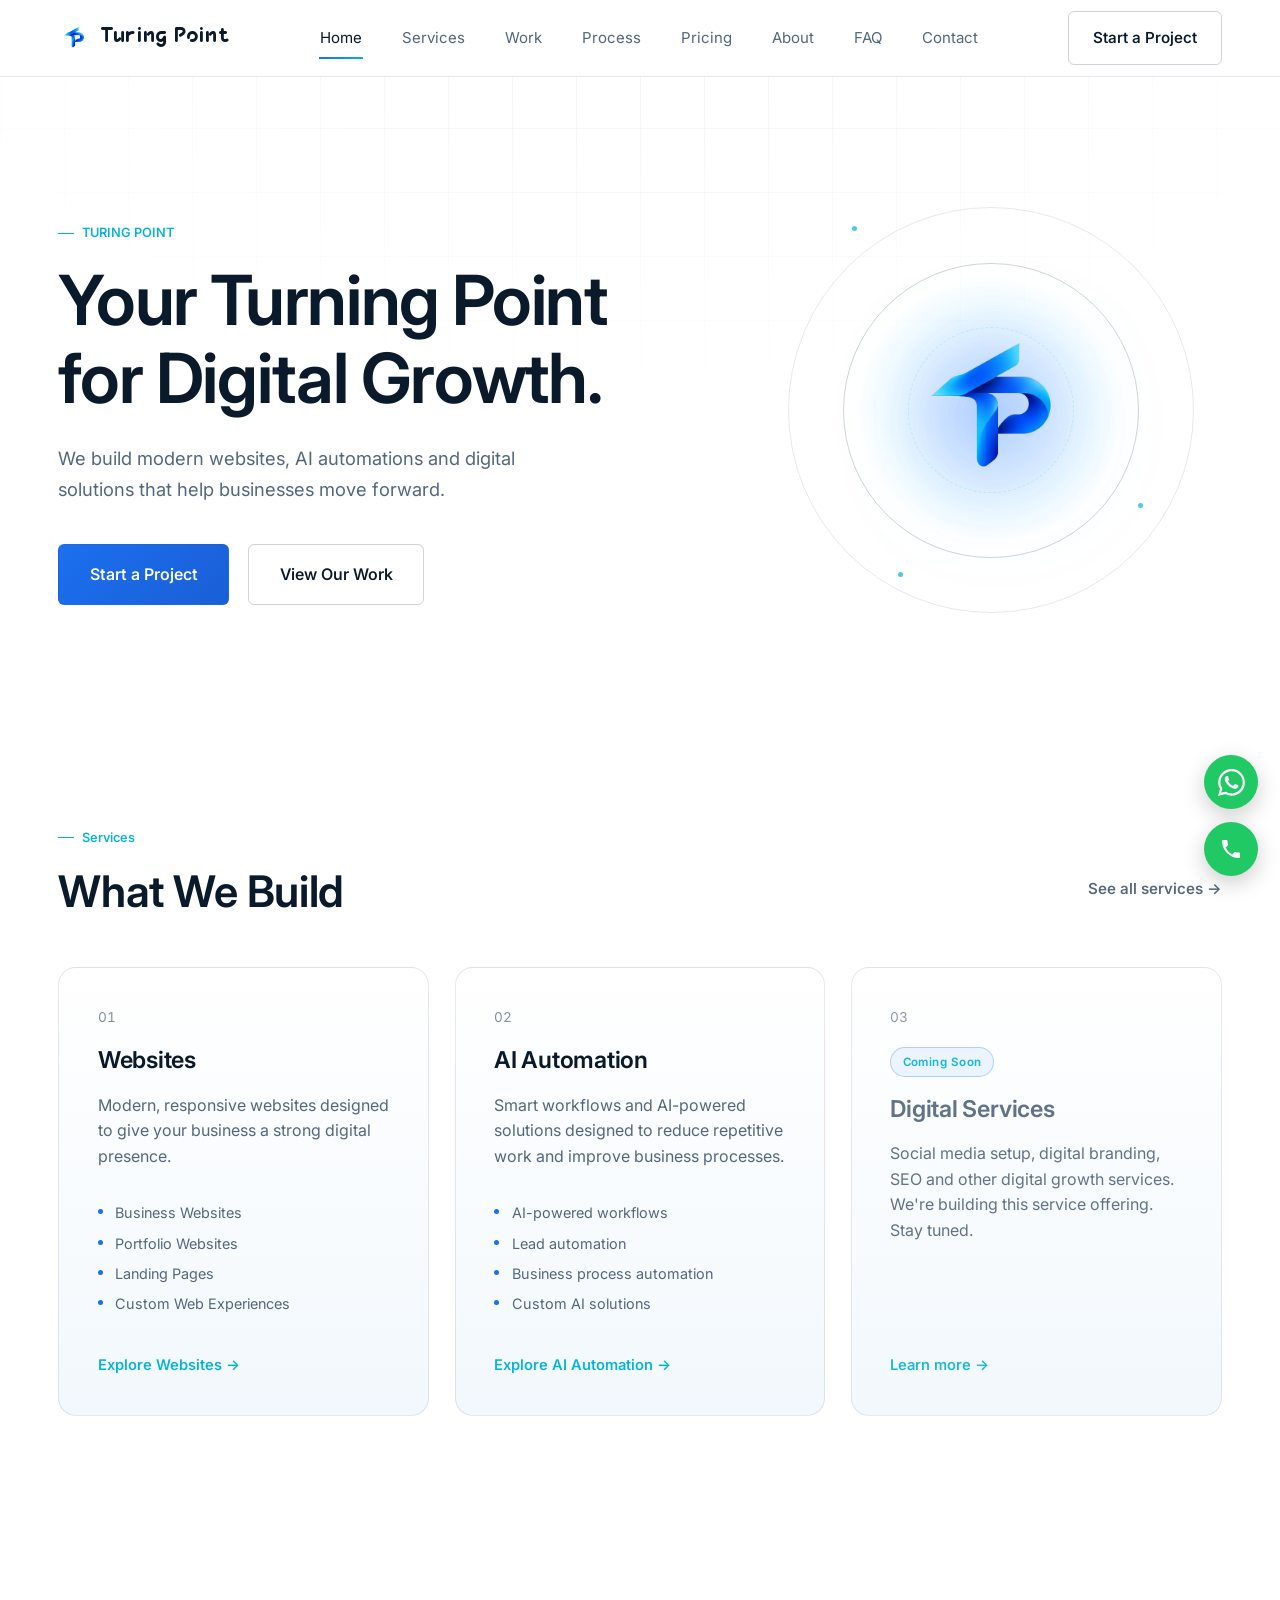
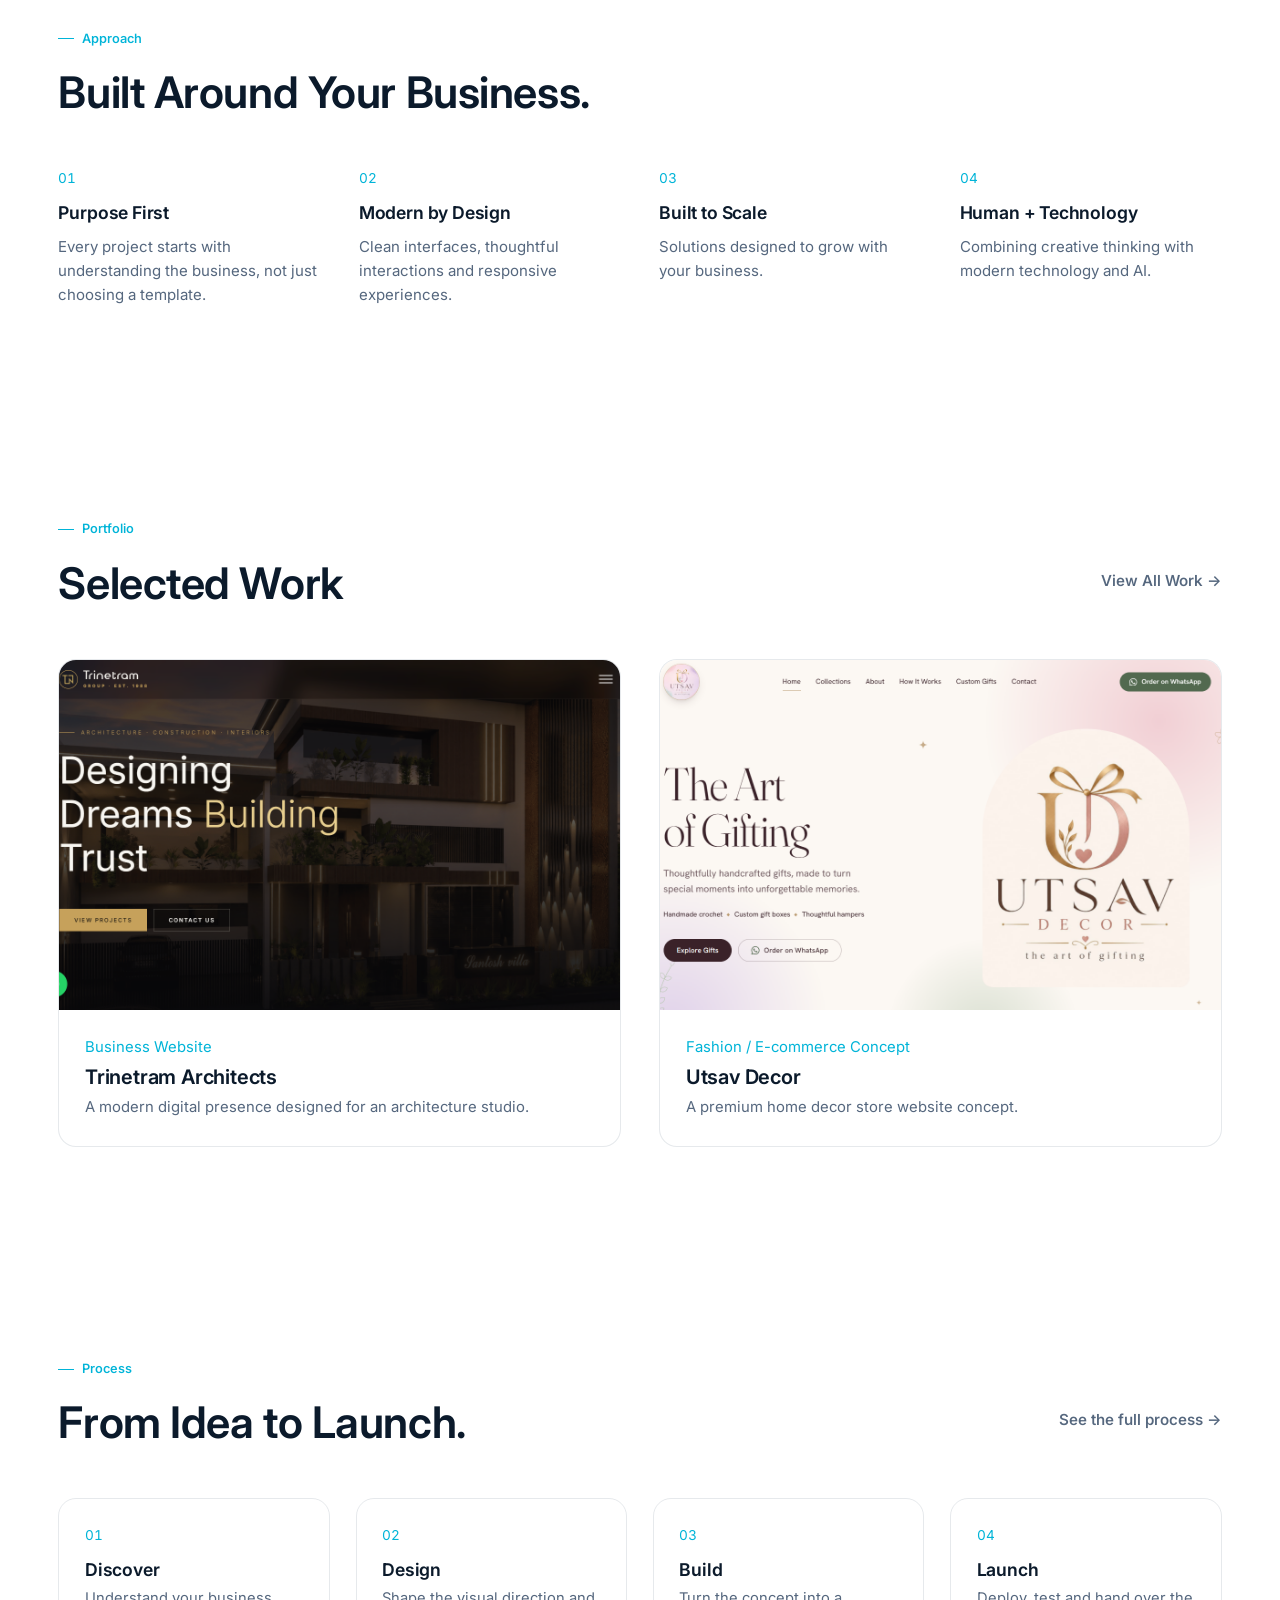
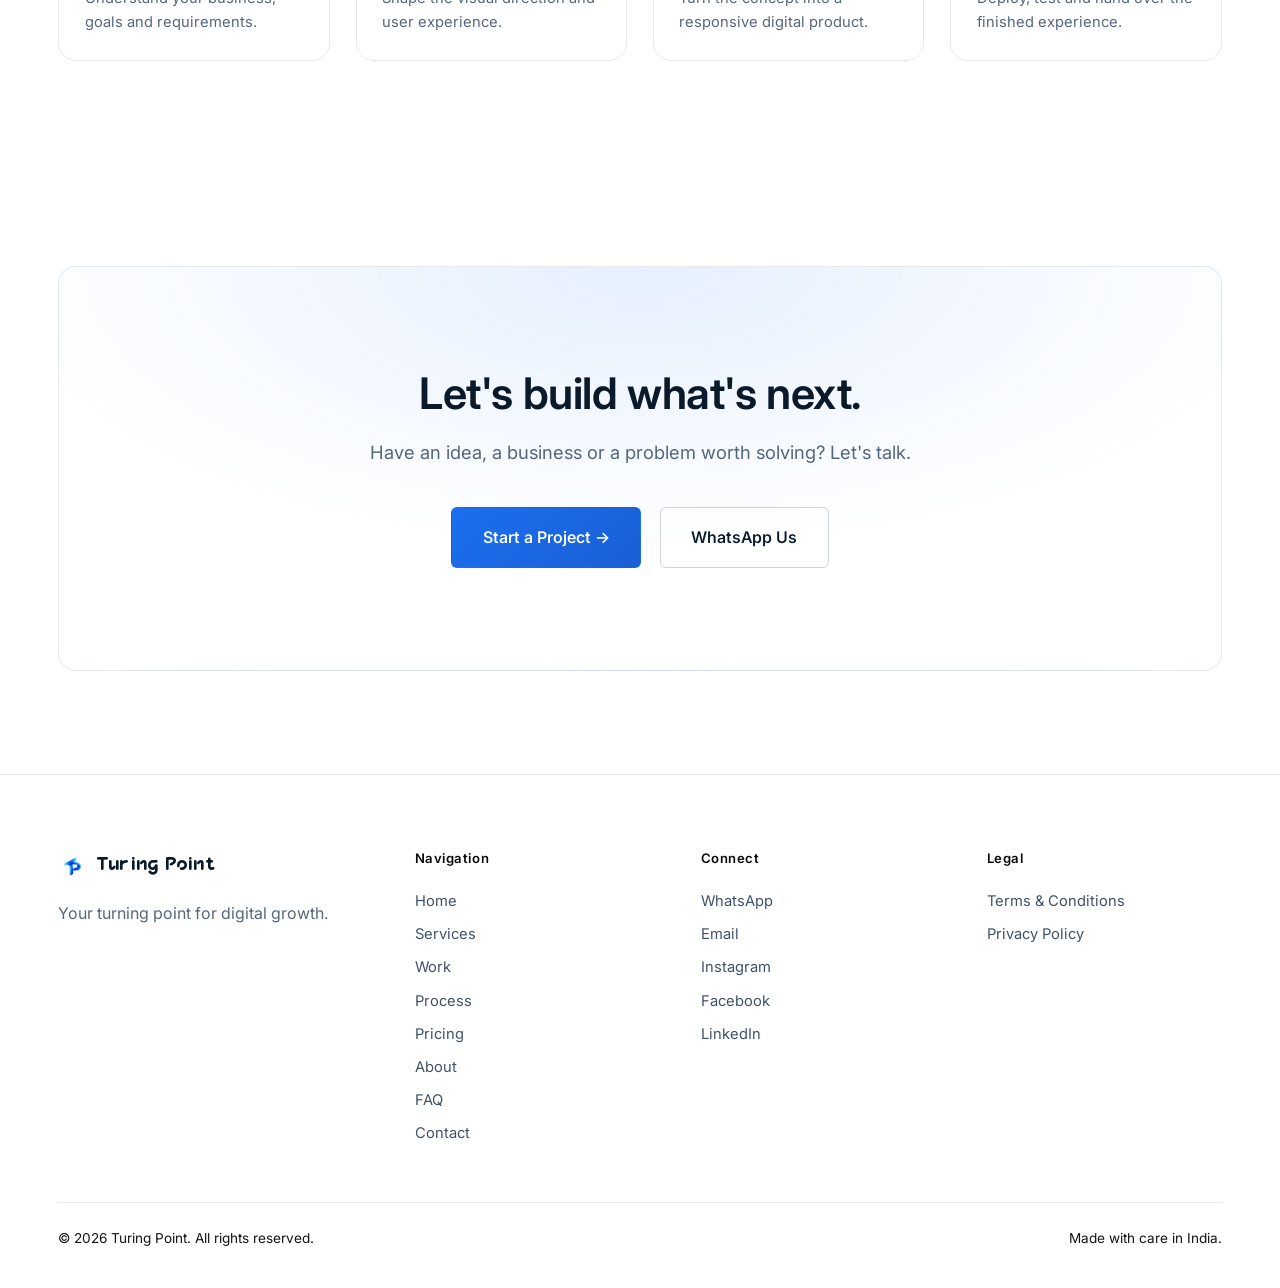
==== commit 59e6c86e: "Implement floating contact buttons for WhatsApp and call Added floating contact buttons for WhatsApp" ====
--- a/index.html
+++ b/index.html
@@ -289,6 +289,53 @@
   </div>
 </footer>
 
+  <!-- Floating Contact Buttons -->
+<div class="floating-contact">
+
+  <!-- WhatsApp -->
+  <div class="floating-option">
+    <button class="floating-btn whatsapp-btn"
+      aria-label="Choose WhatsApp number"
+      onclick="toggleContactMenu('whatsapp-menu')">
+      
+<svg viewBox="0 0 24 24" width="27" height="27"
+     fill="currentColor" aria-hidden="true">
+  <path d="M20.52 3.48A11.8 11.8 0 0 0 12.04 0C5.5 0 .18 5.32.18 11.86c0 2.09.55 4.13 1.6 5.93L.08 24l6.37-1.67a11.86 11.86 0 0 0 5.59 1.42h.01c6.54 0 11.86-5.32 11.86-11.86 0-3.17-1.23-6.15-3.39-8.41ZM12.04 21.7a9.85 9.85 0 0 1-5.02-1.37l-.36-.21-3.78.99 1.01-3.68-.23-.38a9.82 9.82 0 0 1-1.51-5.19c0-5.45 4.44-9.89 9.9-9.89a9.8 9.8 0 0 1 6.99 2.9 9.8 9.8 0 0 1 2.9 6.99c0 5.45-4.44 9.89-9.9 9.89Zm5.43-7.41c-.3-.15-1.77-.87-2.04-.97-.27-.1-.47-.15-.67.15-.2.3-.77.97-.94 1.17-.17.2-.35.22-.65.07-.3-.15-1.26-.46-2.4-1.47-.89-.8-1.49-1.79-1.66-2.09-.17-.3-.02-.46.13-.61.14-.14.3-.35.45-.52.15-.17.2-.3.3-.5.1-.2.05-.37-.03-.52-.07-.15-.67-1.62-.92-2.22-.24-.58-.48-.5-.67-.51h-.57c-.2 0-.52.07-.79.37-.27.3-1.04 1.02-1.04 2.49s1.07 2.89 1.22 3.09c.15.2 2.1 3.2 5.08 4.49.71.31 1.26.5 1.69.64.71.23 1.36.2 1.87.12.57-.08 1.77-.72 2.02-1.42.25-.7.25-1.3.17-1.42-.07-.13-.27-.2-.57-.35Z"/>
+</svg>
+    </button>
+
+    <div class="floating-menu" id="whatsapp-menu">
+      <a href="https://wa.me/917970040658"
+         target="_blank" rel="noopener noreferrer">
+        +91 7970040658
+      </a>
+      <a href="https://wa.me/919243191515"
+         target="_blank" rel="noopener noreferrer">
+        +91 9243191515
+      </a>
+    </div>
+  </div>
+
+  <!-- Call -->
+  <div class="floating-option">
+    <button class="floating-btn call-btn"
+      aria-label="Choose calling number"
+      onclick="toggleContactMenu('call-menu')">
+      
+<svg viewBox="0 0 24 24" width="24" height="24"
+     fill="currentColor" aria-hidden="true">
+  <path d="M6.62 10.79a15.05 15.05 0 0 0 6.59 6.59l2.2-2.2a1 1 0 0 1 1.01-.24c1.12.37 2.33.56 3.58.56a1 1 0 0 1 1 1V20a1 1 0 0 1-1 1C10.61 21 3 13.39 3 4a1 1 0 0 1 1-1h3.5a1 1 0 0 1 1 1c0 1.25.19 2.46.56 3.58a1 1 0 0 1-.25 1.01l-2.19 2.2Z"/>
+</svg>
+    </button>
+
+    <div class="floating-menu" id="call-menu">
+      <a href="tel:+917970040658">+91 7970040658</a>
+      <a href="tel:+919243191515">+91 9243191515</a>
+    </div>
+  </div>
+
+</div>
+
 <script src="assets/js/main.js"></script>
 </body>
 </html>
--- a/assets/css/style.css
+++ b/assets/css/style.css
@@ -1117,3 +1117,98 @@
   border-radius: 0 0 8px 0;
 }
 .skip-link:focus { left: 0; }
+
+/* ===== FLOATING CALL & WHATSAPP BUTTONS ===== */
+
+.floating-contact {
+  position: fixed;
+  right: 22px;
+  bottom: 24px;
+  z-index: 9999;
+  display: flex;
+  flex-direction: column;
+  align-items: center;
+  gap: 13px;
+}
+
+.floating-option {
+  position: relative;
+}
+
+.floating-btn {
+  width: 54px;
+  height: 54px;
+  border: none;
+  border-radius: 50%;
+  display: flex;
+  align-items: center;
+  justify-content: center;
+  color: #fff;
+  font-size: 25px;
+  cursor: pointer;
+  box-shadow: 0 7px 22px rgba(0, 0, 0, 0.20);
+  transition: transform 0.25s ease, box-shadow 0.25s ease;
+}
+
+.whatsapp-btn,
+.call-btn {
+  background: #20c963;
+}
+
+.floating-btn:hover {
+  transform: translateY(-4px) scale(1.05);
+  box-shadow: 0 10px 28px rgba(32, 201, 99, 0.4);
+}
+
+.floating-menu {
+  display: none;
+  position: absolute;
+  right: 65px;
+  bottom: 0;
+  min-width: 165px;
+  padding: 8px;
+  border-radius: 12px;
+  background: #fff;
+  border: 1px solid #e5eaf0;
+  box-shadow: 0 8px 28px rgba(0, 0, 0, 0.15);
+}
+
+.floating-menu.show {
+  display: flex;
+  flex-direction: column;
+  gap: 4px;
+}
+
+.floating-menu a {
+  display: block;
+  padding: 11px 12px;
+  border-radius: 8px;
+  color: #172b4d;
+  text-decoration: none;
+  font-size: 14px;
+  white-space: nowrap;
+  transition: background 0.2s ease;
+}
+
+.floating-menu a:hover {
+  background: #eafaf0;
+}
+
+@media (max-width: 600px) {
+  .floating-contact {
+    right: 15px;
+    bottom: 18px;
+    gap: 11px;
+  }
+
+  .floating-btn {
+    width: 49px;
+    height: 49px;
+    font-size: 22px;
+  }
+
+  .floating-menu {
+    right: 59px;
+  }
+}
+
